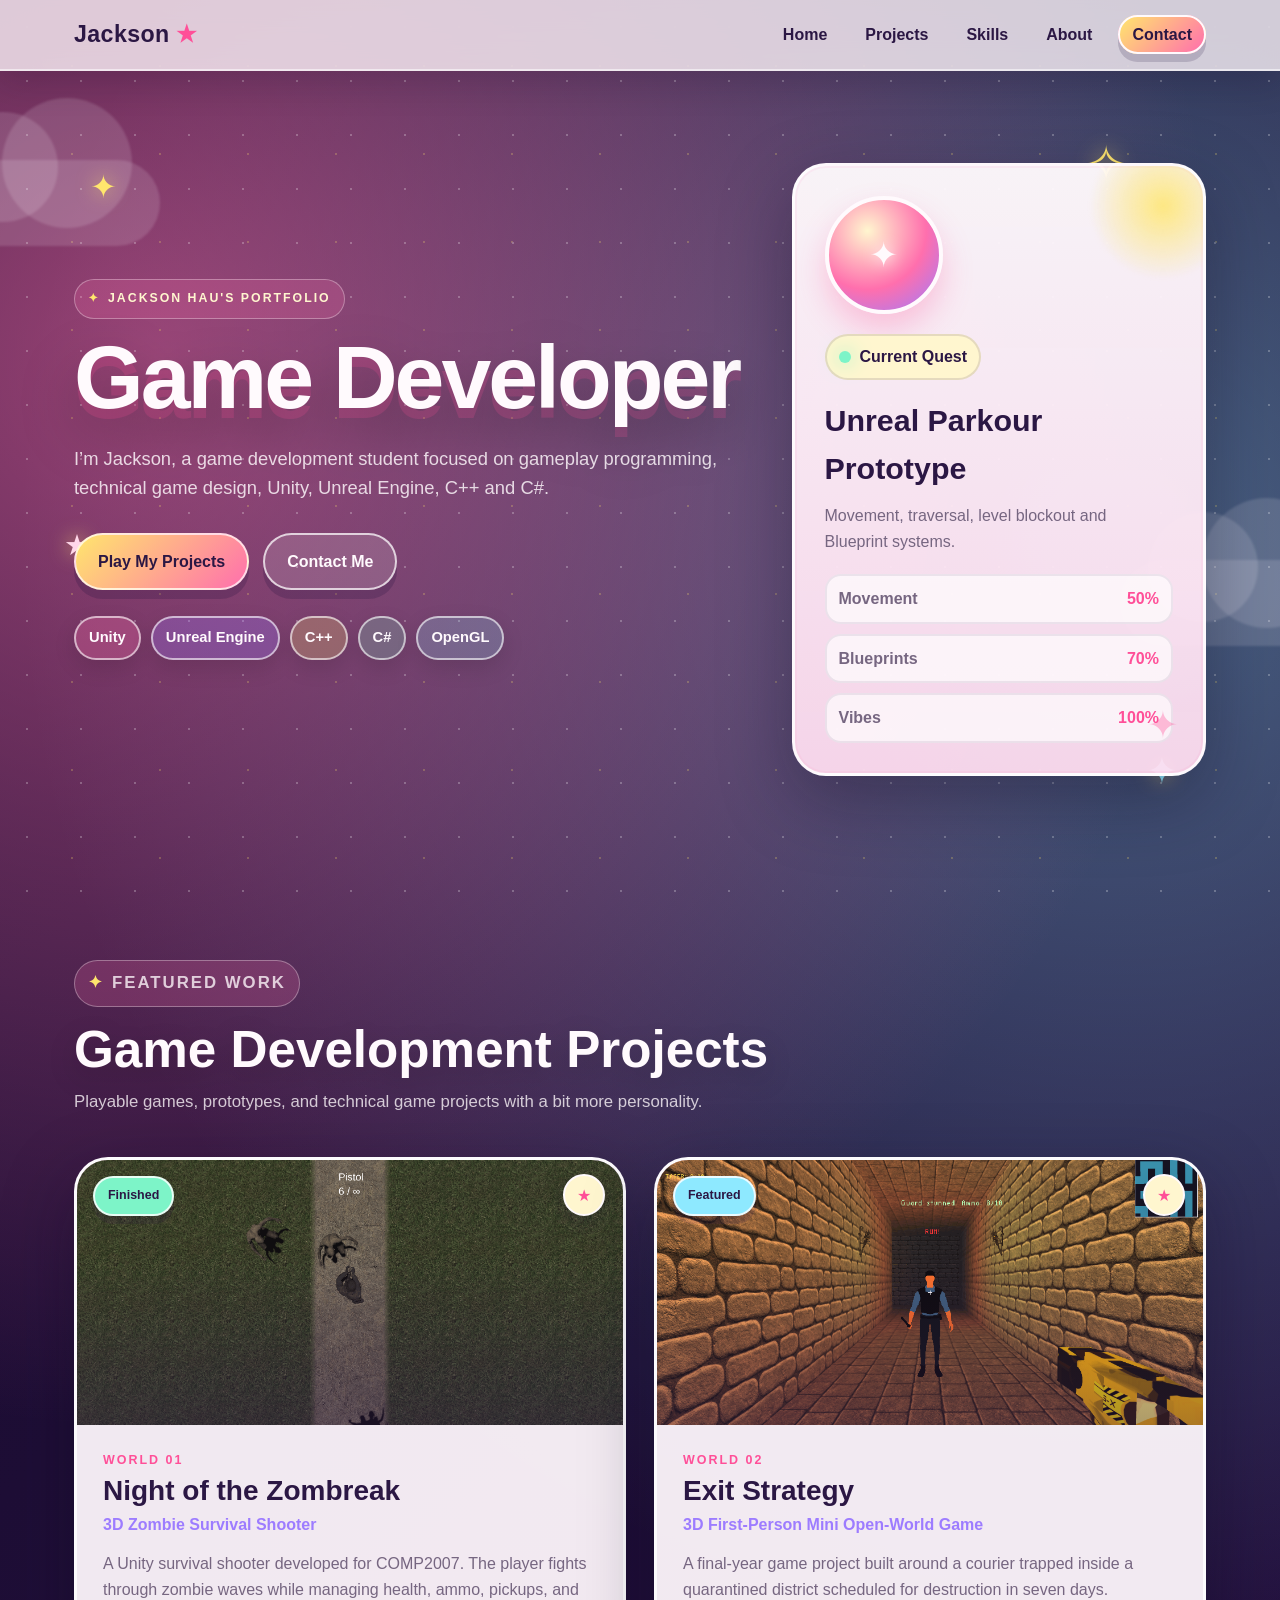
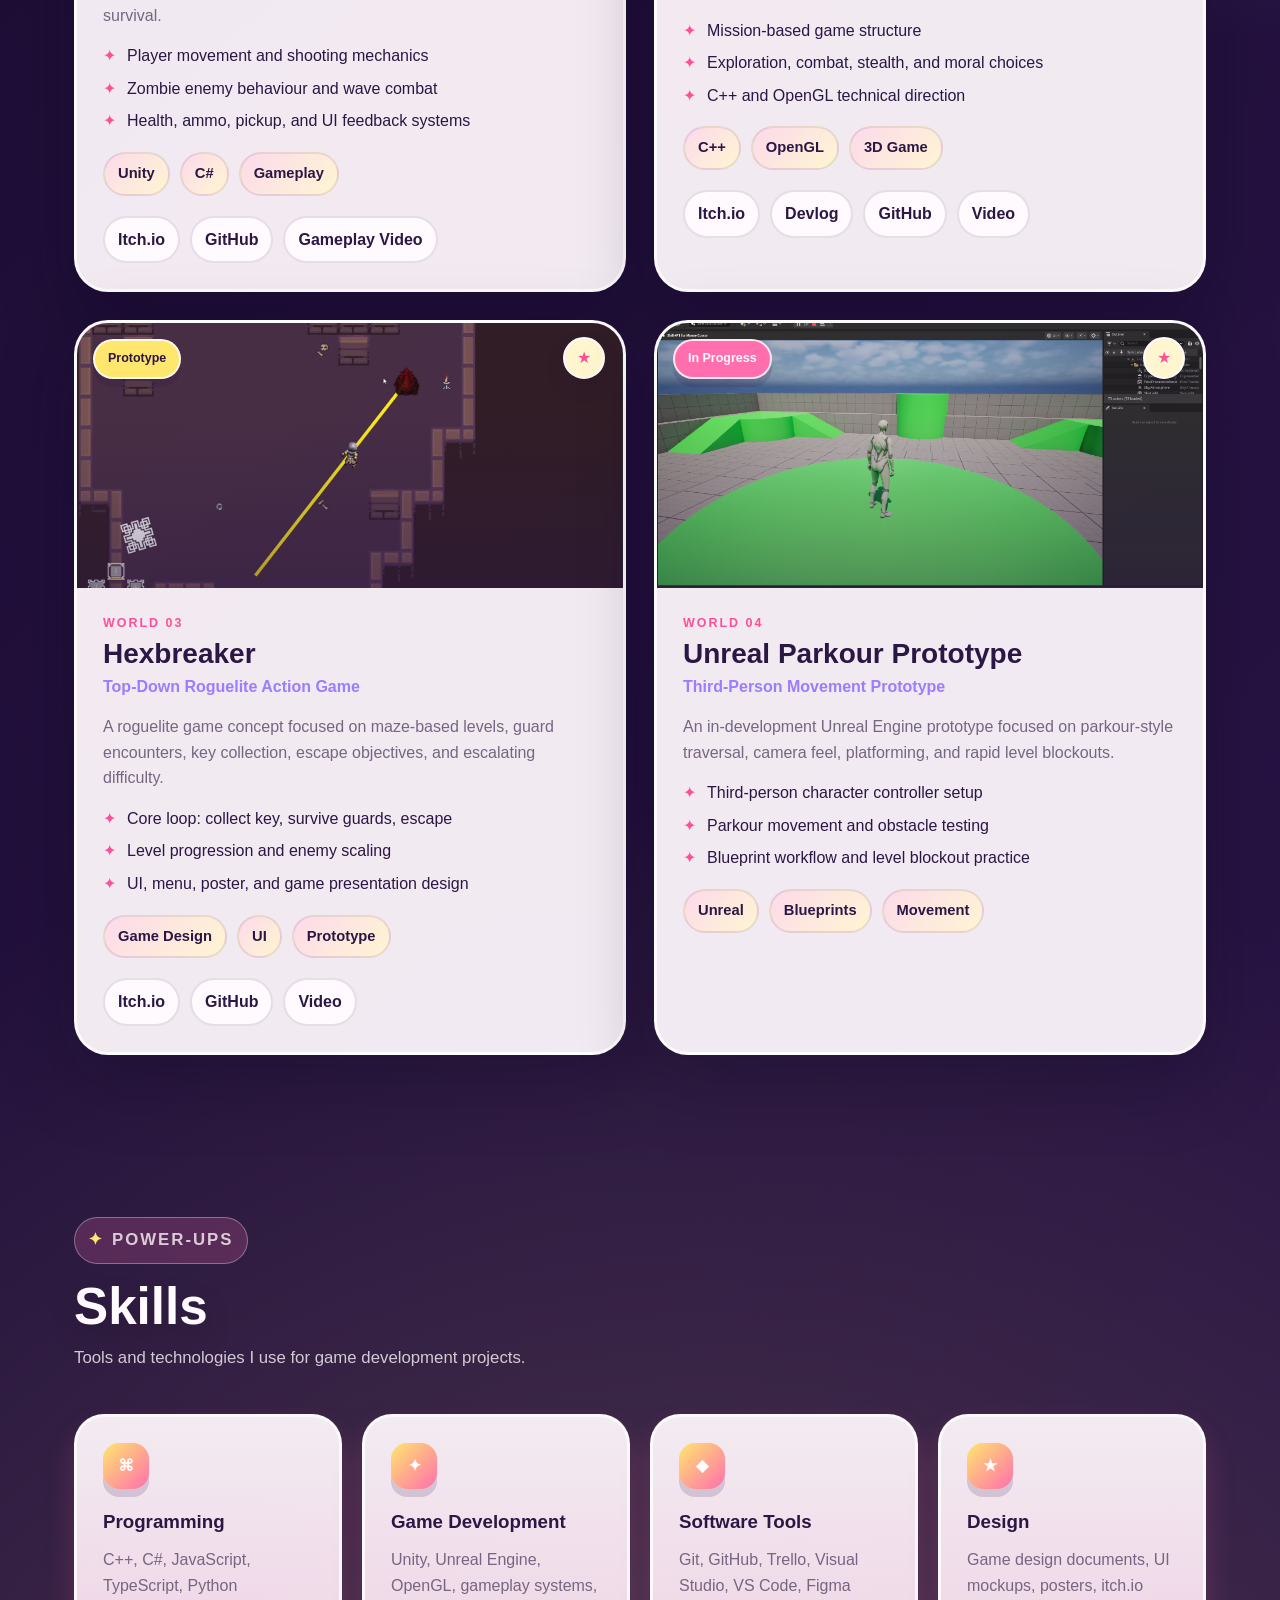
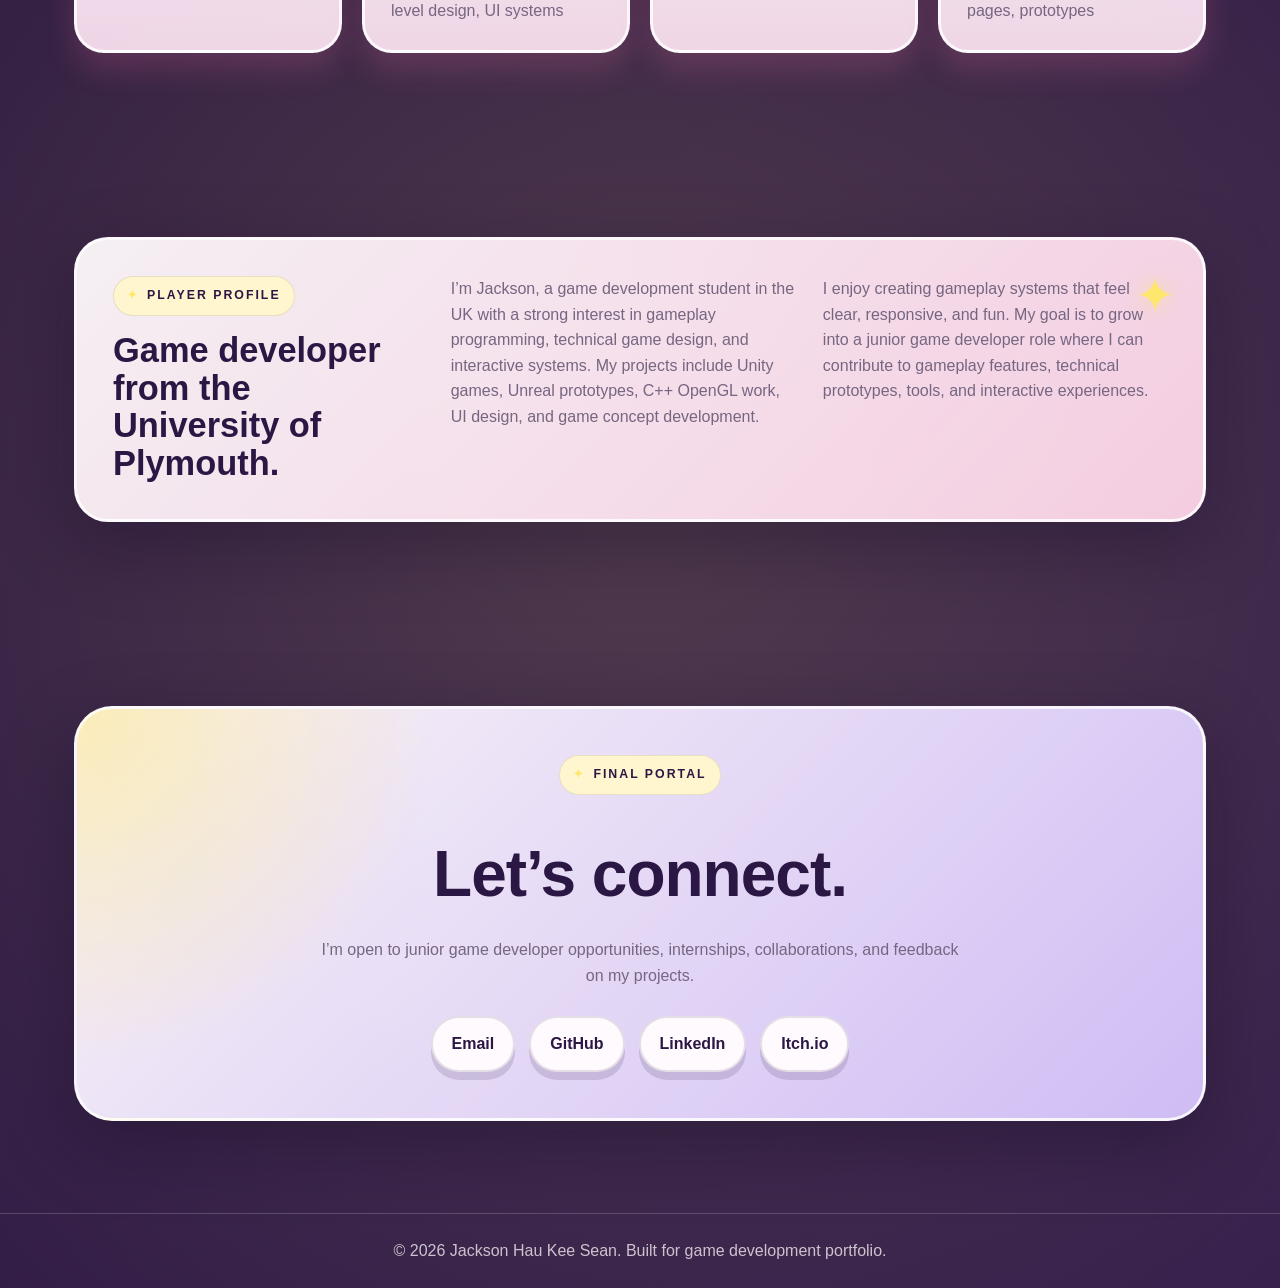
==== index.html @ d750b96d "Move portfolio files to project root Relocate portfolio directory contents into the repository root." ====
<!DOCTYPE html>
<html lang="en">
<head>
  <meta charset="UTF-8" />
  <meta name="viewport" content="width=device-width, initial-scale=1.0" />
  <title>Jackson Hau Kee Sean | Game Developer Portfolio</title>
  <link rel="stylesheet" href="style.css" />
</head>

<body>
  <div class="background-decor" aria-hidden="true">
    <span class="cloud cloud-one"></span>
    <span class="cloud cloud-two"></span>
    <span class="star star-one">✦</span>
    <span class="star star-two">✧</span>
    <span class="star star-three">★</span>
    <span class="star star-four">✦</span>
  </div>

  <header class="header">
    <nav class="nav">
      <a href="#home" class="logo">Jackson<span>★</span></a>

      <button class="menu-btn" id="menuBtn" aria-label="Toggle navigation">
        ☰
      </button>

      <ul class="nav-links" id="navLinks">
        <li><a href="#home">Home</a></li>
        <li><a href="#projects">Projects</a></li>
        <li><a href="#skills">Skills</a></li>
        <li><a href="#about">About</a></li>
        <li><a href="#contact" class="nav-cta">Contact</a></li>
      </ul>
    </nav>
  </header>

  <main>
    <!-- HERO -->
    <section id="home" class="hero section">
      <div class="hero-content reveal">
        <p class="eyebrow">Jackson Hau's Portfolio</p>
        <h1>Game Developer</h1>
        <p class="hero-text">
          I’m Jackson, a game development student focused on gameplay programming,
          technical game design, Unity, Unreal Engine, C++ and C#.
        </p>

        <div class="hero-buttons">
          <a href="#projects" class="btn primary-btn">Play My Projects</a>
          <a href="#contact" class="btn secondary-btn">Contact Me</a>
        </div>

        <div class="hero-tags">
          <span>Unity</span>
          <span>Unreal Engine</span>
          <span>C++</span>
          <span>C#</span>
          <span>OpenGL</span>
        </div>
      </div>

      <div class="hero-card reveal">
        <div class="dream-orb">
          <span class="orb-face">✦</span>
        </div>
        <div class="status-line">
          <span class="status-dot"></span>
          <span>Current Quest</span>
        </div>
        <h2>Unreal Parkour Prototype</h2>
        <p>Movement, traversal, level blockout and Blueprint systems.</p>
        <div class="mini-stats">
          <div>
            <span>Movement</span>
            <strong>50%</strong>
          </div>
          <div>
            <span>Blueprints</span>
            <strong>70%</strong>
          </div>
          <div>
            <span>Vibes</span>
            <strong>100%</strong>
          </div>
        </div>
      </div>
    </section>

    <!-- PROJECTS -->
    <section id="projects" class="section">
      <div class="section-heading reveal">
        <p class="eyebrow">Featured Work</p>
        <h2>Game Development Projects</h2>
        <p>
          Playable games, prototypes, and technical game projects with a bit more personality.
        </p>
      </div>

      <div class="projects-grid">
        <!-- PROJECT 1 -->
        <article class="project-card reveal">
          <div class="project-image">
            <img src="assets/night-zombreak.png" alt="Night of the Zombreak screenshot" />
            <span class="badge finished">Finished</span>
          </div>

          <div class="project-content">
            <p class="project-number">World 01</p>
            <h3>Night of the Zombreak</h3>
            <p class="project-type">3D Zombie Survival Shooter</p>

            <p>
              A Unity survival shooter developed for COMP2007. The player fights
              through zombie waves while managing health, ammo, pickups, and survival.
            </p>

            <ul>
              <li>Player movement and shooting mechanics</li>
              <li>Zombie enemy behaviour and wave combat</li>
              <li>Health, ammo, pickup, and UI feedback systems</li>
            </ul>

            <div class="tech-stack">
              <span>Unity</span>
              <span>C#</span>
              <span>Gameplay</span>
            </div>

            <div class="project-links">
              <a href="https://jacksstuffs.itch.io/night-of-the-zombreak" target="_blank">Itch.io</a>
              <a href="https://github.com/JacksonHau/COMP2007-Assessment-2" target="_blank">GitHub</a>
              <a href="https://www.youtube.com/watch?v=iKLEpVbjDRo" target="_blank">Gameplay Video</a>
            </div>
          </div>
        </article>

        <!-- PROJECT 2 -->
        <article class="project-card reveal">
          <div class="project-image">
            <img src="assets/exit-strategy.png" alt="Exit Strategy screenshot" />
            <span class="badge featured">Featured</span>
          </div>

          <div class="project-content">
            <p class="project-number">World 02</p>
            <h3>Exit Strategy</h3>
            <p class="project-type">3D First-Person Mini Open-World Game</p>

            <p>
              A final-year game project built around a courier trapped inside a
              quarantined district scheduled for destruction in seven days.
            </p>

            <ul>
              <li>Mission-based game structure</li>
              <li>Exploration, combat, stealth, and moral choices</li>
              <li>C++ and OpenGL technical direction</li>
            </ul>

            <div class="tech-stack">
              <span>C++</span>
              <span>OpenGL</span>
              <span>3D Game</span>
            </div>

            <div class="project-links">
                <a href="https://jacksstuffs.itch.io/exit-strategy" target="_blank">Itch.io</a>
                <a href="https://www.youtube.com/playlist?list=PLltnhxtRLDrI2imisRHv86qoV7T4agoK9" target="_blank">Devlog</a>
                <a href="https://github.com/JacksonHau/COMP3000" target="_blank">GitHub</a>
                <a href="https://youtu.be/eMf52zSyC3E" target="_blank">Video</a>
            </div>
          </div>
        </article>

        <!-- PROJECT 3 -->
        <article class="project-card reveal">
          <div class="project-image">
            <img src="assets/hexbreaker.png" alt="Hexbreaker screenshot" />
            <span class="badge concept">Prototype</span>
          </div>

          <div class="project-content">
            <p class="project-number">World 03</p>
            <h3>Hexbreaker</h3>
            <p class="project-type">Top-Down Roguelite Action Game</p>

            <p>
              A roguelite game concept focused on maze-based levels, guard encounters,
              key collection, escape objectives, and escalating difficulty.
            </p>

            <ul>
              <li>Core loop: collect key, survive guards, escape</li>
              <li>Level progression and enemy scaling</li>
              <li>UI, menu, poster, and game presentation design</li>
            </ul>

            <div class="tech-stack">
              <span>Game Design</span>
              <span>UI</span>
              <span>Prototype</span>
            </div>

            <div class="project-links">
              <a href="https://jacksstuffs.itch.io/hexbreaker" target="_blank">Itch.io</a>
              <a href="https://github.com/JacksonHau/COMP3013" target="_blank">GitHub</a>
              <a href="https://www.youtube.com/watch?v=h_OjVWQOjWg" target="_blank">Video</a>
            </div>
          </div>
        </article>

        <!-- PROJECT 4 -->
        <article class="project-card reveal">
          <div class="project-image">
            <img src="assets/parkour.png" alt="Unreal Parkour Prototype screenshot" />
            <span class="badge progress">In Progress</span>
          </div>

          <div class="project-content">
            <p class="project-number">World 04</p>
            <h3>Unreal Parkour Prototype</h3>
            <p class="project-type">Third-Person Movement Prototype</p>

            <p>
              An in-development Unreal Engine prototype focused on parkour-style
              traversal, camera feel, platforming, and rapid level blockouts.
            </p>

            <ul>
              <li>Third-person character controller setup</li>
              <li>Parkour movement and obstacle testing</li>
              <li>Blueprint workflow and level blockout practice</li>
            </ul>

            <div class="tech-stack">
              <span>Unreal</span>
              <span>Blueprints</span>
              <span>Movement</span>
            </div>

            <div class="project-links">
              <!-- <a href="#" target="_blank">GitHub</a>
              <a href="#" target="_blank">Devlog</a>
              <a href="#" target="_blank">Video</a> -->
            </div>
          </div>
        </article>
      </div>
    </section>

    <!-- SKILLS -->
    <section id="skills" class="section skills-section">
      <div class="section-heading reveal">
        <p class="eyebrow">Power-Ups</p>
        <h2>Skills</h2>
        <p>Tools and technologies I use for game development projects.</p>
      </div>

      <div class="skills-grid">
        <div class="skill-box reveal">
          <span class="skill-icon">⌘</span>
          <h3>Programming</h3>
          <p>C++, C#, JavaScript, TypeScript, Python</p>
        </div>

        <div class="skill-box reveal">
          <span class="skill-icon">✦</span>
          <h3>Game Development</h3>
          <p>Unity, Unreal Engine, OpenGL, gameplay systems, level design, UI systems</p>
        </div>

        <div class="skill-box reveal">
          <span class="skill-icon">◆</span>
          <h3>Software Tools</h3>
          <p>Git, GitHub, Trello, Visual Studio, VS Code, Figma</p>
        </div>

        <div class="skill-box reveal">
          <span class="skill-icon">★</span>
          <h3>Design</h3>
          <p>Game design documents, UI mockups, posters, itch.io pages, prototypes</p>
        </div>
      </div>
    </section>

    <!-- ABOUT -->
    <section id="about" class="section about-section">
      <div class="about-wrapper reveal">
        <div>
          <p class="eyebrow">Player Profile</p>
          <h2>Game developer from the University of Plymouth.</h2>
        </div>

        <p>
          I’m Jackson, a game development student in the UK with a strong interest
          in gameplay programming, technical game design, and interactive systems.
          My projects include Unity games, Unreal prototypes, C++ OpenGL work, UI design,
          and game concept development.
        </p>

        <p>
          I enjoy creating gameplay systems that feel clear, responsive, and fun.
          My goal is to grow into a junior game developer role where I can contribute
          to gameplay features, technical prototypes, tools, and interactive experiences.
        </p>
      </div>
    </section>

    <!-- CONTACT -->
    <section id="contact" class="section contact-section">
      <div class="contact-card reveal">
        <p class="eyebrow">Final Portal</p>
        <h2>Let’s connect.</h2>
        <p>
          I’m open to junior game developer opportunities, internships, collaborations,
          and feedback on my projects.
        </p>

        <div class="contact-links">
          <a href="mailto:jacksonhau691@gmail.com">Email</a>
          <a href="https://github.com/JacksonHau" target="_blank">GitHub</a>
          <a href="https://www.linkedin.com/in/jackson-hau-kee-sean-a536a9265/" target="_blank">LinkedIn</a>
          <a href="https://jacksstuffs.itch.io" target="_blank">Itch.io</a>
        </div>
      </div>
    </section>
  </main>

  <footer class="footer">
    <p>© 2026 Jackson Hau Kee Sean. Built for game development portfolio.</p>
  </footer>

  <script src="script.js"></script>
</body>
</html>
---- style.css ----
:root {
  --night: #180b2d;
  --night-two: #24113f;
  --dream-card: rgba(255, 248, 253, 0.94);
  --dream-card-two: rgba(255, 229, 244, 0.92);
  --ink: #2b1744;
  --muted: #766681;
  --pink: #ff6fad;
  --hot-pink: #ff4f98;
  --soft-pink: #ffd7ea;
  --cream: #fff6cf;
  --yellow: #ffe66d;
  --mint: #7df4c8;
  --sky: #8ee9ff;
  --purple: #9d7cff;
  --lavender: #d8c6ff;
  --white: #fffafd;
  --border: rgba(255, 255, 255, 0.34);
  --dark-border: rgba(43, 23, 68, 0.12);
  --shadow: 0 24px 70px rgba(18, 8, 34, 0.35);
  --soft-shadow: 0 16px 30px rgba(255, 111, 173, 0.18);
}

* {
  margin: 0;
  padding: 0;
  box-sizing: border-box;
}

html {
  scroll-behavior: smooth;
}

body {
  min-height: 100vh;
  font-family: "Trebuchet MS", "Arial Rounded MT Bold", Arial, Helvetica, sans-serif;
  background:
    radial-gradient(circle at 12% 8%, rgba(255, 111, 173, 0.55), transparent 25%),
    radial-gradient(circle at 88% 12%, rgba(142, 233, 255, 0.38), transparent 27%),
    radial-gradient(circle at 50% 82%, rgba(255, 230, 109, 0.18), transparent 35%),
    linear-gradient(135deg, var(--night), var(--night-two) 52%, #30194c);
  color: var(--white);
  line-height: 1.6;
  overflow-x: hidden;
}

body::before {
  content: "";
  position: fixed;
  inset: 0;
  pointer-events: none;
  opacity: 0.28;
  background-image:
    radial-gradient(circle, rgba(255, 255, 255, 0.9) 1.2px, transparent 1.4px),
    radial-gradient(circle, rgba(255, 230, 109, 0.85) 1px, transparent 1.3px);
  background-size: 54px 54px, 88px 88px;
  background-position: 0 0, 28px 22px;
}

img {
  width: 100%;
  display: block;
}

a {
  color: inherit;
  text-decoration: none;
}

ul {
  list-style: none;
}

.background-decor {
  position: fixed;
  inset: 0;
  pointer-events: none;
  z-index: 0;
  overflow: hidden;
}

.cloud {
  position: absolute;
  width: 240px;
  height: 86px;
  border-radius: 999px;
  background: rgba(255, 248, 253, 0.14);
  filter: blur(1px);
  animation: floatCloud 14s ease-in-out infinite;
}

.cloud::before,
.cloud::after {
  content: "";
  position: absolute;
  border-radius: 50%;
  background: inherit;
}

.cloud::before {
  width: 110px;
  height: 110px;
  left: 28px;
  top: -48px;
}

.cloud::after {
  width: 130px;
  height: 130px;
  right: 28px;
  top: -62px;
}

.cloud-one {
  top: 160px;
  left: -80px;
}

.cloud-two {
  right: -80px;
  top: 560px;
  animation-delay: -6s;
}

.star {
  position: absolute;
  color: var(--yellow);
  text-shadow: 0 0 20px rgba(255, 230, 109, 0.8);
  animation: twinkle 3s ease-in-out infinite;
}

.star-one {
  top: 18%;
  left: 7%;
  font-size: 2rem;
}

.star-two {
  top: 14%;
  right: 12%;
  font-size: 3rem;
  animation-delay: -1s;
}

.star-three {
  top: 58%;
  left: 5%;
  font-size: 1.8rem;
  color: var(--soft-pink);
  animation-delay: -2s;
}

.star-four {
  bottom: 11%;
  right: 8%;
  font-size: 2.4rem;
  color: var(--sky);
  animation-delay: -1.5s;
}

.header,
main,
.footer {
  position: relative;
  z-index: 1;
}

/* HEADER */

.header {
  position: sticky;
  top: 0;
  z-index: 100;
  background: rgba(255, 246, 252, 0.78);
  backdrop-filter: blur(18px);
  border-bottom: 2px solid rgba(255, 255, 255, 0.55);
  box-shadow: 0 12px 35px rgba(18, 8, 34, 0.16);
}

.nav {
  max-width: 1180px;
  margin: 0 auto;
  padding: 16px 24px;
  display: flex;
  justify-content: space-between;
  align-items: center;
}

.logo {
  font-size: 1.45rem;
  font-weight: 900;
  letter-spacing: 0.4px;
  color: var(--ink);
  display: inline-flex;
  align-items: center;
  gap: 6px;
}

.logo span {
  color: var(--hot-pink);
  display: inline-block;
  animation: spinStar 6s linear infinite;
}

.nav-links {
  display: flex;
  align-items: center;
  gap: 14px;
  list-style: none;
}

.nav-links a {
  color: var(--ink);
  font-weight: 900;
  padding: 9px 12px;
  border-radius: 999px;
  transition: 0.25s ease;
}

.nav-links a:hover {
  background: var(--soft-pink);
  color: var(--hot-pink);
  transform: translateY(-2px);
}

.nav-cta {
  background: linear-gradient(135deg, var(--yellow), var(--pink));
  color: var(--ink) !important;
  border: 2px solid var(--white);
  box-shadow: 0 8px 0 rgba(43, 23, 68, 0.18);
}

.menu-btn {
  display: none;
  background: var(--white);
  color: var(--ink);
  border: 2px solid rgba(43, 23, 68, 0.14);
  border-radius: 16px;
  width: 46px;
  height: 44px;
  font-size: 1.55rem;
  cursor: pointer;
  box-shadow: 0 8px 0 rgba(43, 23, 68, 0.12);
}

/* GENERAL */

.section {
  max-width: 1180px;
  margin: 0 auto;
  padding: 92px 24px;
}

.eyebrow {
  display: inline-flex;
  align-items: center;
  gap: 8px;
  color: var(--cream);
  background: rgba(255, 111, 173, 0.2);
  border: 1px solid rgba(255, 255, 255, 0.32);
  text-transform: uppercase;
  letter-spacing: 2px;
  font-size: 0.77rem;
  font-weight: 900;
  margin-bottom: 16px;
  padding: 9px 13px;
  border-radius: 999px;
}

.eyebrow::before {
  content: "✦";
  color: var(--yellow);
}

.section-heading {
  max-width: 760px;
  margin-bottom: 42px;
}

.section-heading h2 {
  font-size: clamp(2.2rem, 4vw, 3.35rem);
  line-height: 1.05;
  margin-bottom: 12px;
  color: var(--white);
  text-shadow: 0 10px 30px rgba(0, 0, 0, 0.2);
}

.section-heading p {
  color: rgba(255, 250, 253, 0.78);
  font-size: 1.05rem;
}

/* HERO */

.hero {
  min-height: 88vh;
  display: grid;
  grid-template-columns: 1.3fr 0.8fr;
  gap: 44px;
  align-items: center;
}

.hero h1 {
  font-size: clamp(3rem, 7vw, 6.4rem);
  line-height: 0.95;
  max-width: 900px;
  margin-bottom: 24px;
  letter-spacing: -3px;
  color: var(--white);
  text-shadow: 0 10px 0 rgba(255, 79, 152, 0.18), 0 24px 55px rgba(0, 0, 0, 0.35);
}

.hero-text {
  max-width: 700px;
  color: rgba(255, 250, 253, 0.82);
  font-size: 1.15rem;
  margin-bottom: 30px;
}

.hero-buttons {
  display: flex;
  flex-wrap: wrap;
  gap: 14px;
  margin-bottom: 26px;
}

.btn {
  position: relative;
  padding: 14px 22px;
  border-radius: 999px;
  font-weight: 900;
  transition: 0.25s ease;
  border: 2px solid rgba(255, 255, 255, 0.72);
  box-shadow: 0 9px 0 rgba(43, 23, 68, 0.24);
}

.primary-btn {
  background: linear-gradient(135deg, var(--yellow), var(--pink));
  color: var(--ink);
}

.secondary-btn {
  background: rgba(255, 250, 253, 0.14);
  color: var(--white);
}

.btn:hover {
  transform: translateY(-4px);
  box-shadow: 0 13px 0 rgba(43, 23, 68, 0.2);
}

.btn:active {
  transform: translateY(3px);
  box-shadow: 0 4px 0 rgba(43, 23, 68, 0.26);
}

.hero-tags,
.tech-stack {
  display: flex;
  flex-wrap: wrap;
  gap: 10px;
}

.hero-tags span,
.tech-stack span {
  border: 2px solid rgba(255, 255, 255, 0.6);
  background: rgba(255, 250, 253, 0.16);
  color: var(--white);
  padding: 8px 13px;
  border-radius: 999px;
  font-size: 0.92rem;
  font-weight: 900;
  box-shadow: 0 8px 22px rgba(0, 0, 0, 0.12);
}

.hero-tags span:nth-child(1) { background: rgba(255, 111, 173, 0.28); }
.hero-tags span:nth-child(2) { background: rgba(157, 124, 255, 0.28); }
.hero-tags span:nth-child(3) { background: rgba(255, 230, 109, 0.22); }
.hero-tags span:nth-child(4) { background: rgba(125, 244, 200, 0.2); }
.hero-tags span:nth-child(5) { background: rgba(142, 233, 255, 0.2); }

.hero-card {
  background: linear-gradient(180deg, rgba(255, 250, 253, 0.96), rgba(255, 221, 240, 0.94));
  border: 3px solid rgba(255, 255, 255, 0.82);
  border-radius: 34px;
  padding: 30px;
  box-shadow: var(--shadow), inset 0 0 0 2px rgba(255, 111, 173, 0.08);
  position: relative;
  overflow: hidden;
  color: var(--ink);
  transform: rotate(1.2deg);
}

.hero-card::before {
  content: "";
  position: absolute;
  inset: -40px -40px auto auto;
  width: 160px;
  height: 160px;
  background: radial-gradient(circle, rgba(255, 230, 109, 0.85), transparent 65%);
  filter: blur(2px);
}

.hero-card::after {
  content: "✦";
  position: absolute;
  right: 24px;
  bottom: 18px;
  color: var(--hot-pink);
  font-size: 2.4rem;
  opacity: 0.35;
}

.dream-orb {
  width: 118px;
  height: 118px;
  border-radius: 50%;
  background: radial-gradient(circle at 35% 28%, var(--cream), var(--pink) 55%, var(--purple));
  border: 4px solid var(--white);
  display: grid;
  place-items: center;
  box-shadow: 0 16px 30px rgba(255, 79, 152, 0.28);
  margin-bottom: 20px;
  animation: floatOrb 4s ease-in-out infinite;
}

.orb-face {
  font-size: 2.2rem;
  color: var(--white);
  text-shadow: 0 0 16px rgba(255, 255, 255, 0.95);
}

.status-line {
  display: inline-flex;
  align-items: center;
  gap: 9px;
  background: var(--cream);
  border: 2px solid rgba(43, 23, 68, 0.12);
  padding: 8px 12px;
  border-radius: 999px;
  color: var(--ink);
  font-weight: 900;
  margin-bottom: 16px;
}

.status-dot {
  width: 12px;
  height: 12px;
  background: var(--mint);
  border-radius: 50%;
  box-shadow: 0 0 20px var(--mint);
}

.hero-card h2 {
  margin-bottom: 10px;
  font-size: 1.9rem;
}

.hero-card p {
  color: var(--muted);
  margin-bottom: 20px;
}

.mini-stats {
  display: grid;
  gap: 10px;
}

.mini-stats div {
  display: flex;
  justify-content: space-between;
  gap: 12px;
  background: rgba(255, 255, 255, 0.68);
  border: 2px solid rgba(43, 23, 68, 0.08);
  padding: 10px 12px;
  border-radius: 16px;
  font-weight: 900;
}

.mini-stats span {
  color: var(--muted);
}

.mini-stats strong {
  color: var(--hot-pink);
}

/* PROJECTS */

.projects-grid {
  display: grid;
  grid-template-columns: repeat(2, 1fr);
  gap: 28px;
}

.project-card {
  background: var(--dream-card);
  border: 3px solid rgba(255, 255, 255, 0.82);
  border-radius: 34px;
  overflow: hidden;
  box-shadow: var(--shadow);
  transition: 0.25s ease;
  color: var(--ink);
  position: relative;
}

.project-card:nth-child(even) {
  transform: rotate(0.7deg);
}

.project-card:nth-child(odd) {
  transform: rotate(-0.5deg);
}

.project-card:hover {
  transform: translateY(-10px) rotate(0deg);
  box-shadow: 0 32px 80px rgba(18, 8, 34, 0.42);
}

.project-card::before {
  content: "★";
  position: absolute;
  top: 14px;
  right: 18px;
  z-index: 2;
  width: 38px;
  height: 38px;
  border-radius: 50%;
  display: grid;
  place-items: center;
  background: var(--cream);
  color: var(--hot-pink);
  border: 2px solid var(--white);
  box-shadow: 0 9px 18px rgba(43, 23, 68, 0.15);
}

.project-image {
  height: 265px;
  background: linear-gradient(135deg, var(--soft-pink), var(--lavender));
  position: relative;
  overflow: hidden;
}

.project-image::after {
  content: "";
  position: absolute;
  inset: 0;
  background: linear-gradient(180deg, transparent 35%, rgba(43, 23, 68, 0.38));
}

.project-image img {
  height: 100%;
  object-fit: cover;
  opacity: 0.94;
  transition: 0.3s ease;
}

.project-card:hover img {
  transform: scale(1.07);
}

.badge {
  position: absolute;
  top: 16px;
  left: 16px;
  z-index: 2;
  padding: 8px 13px;
  border-radius: 999px;
  font-size: 0.78rem;
  font-weight: 900;
  color: var(--ink);
  border: 2px solid rgba(255, 255, 255, 0.82);
  box-shadow: 0 8px 0 rgba(43, 23, 68, 0.16);
}

.finished { background: var(--mint); }
.featured { background: var(--sky); }
.concept { background: var(--yellow); }
.progress { background: var(--pink); color: var(--white); }

.project-content {
  padding: 26px;
}

.project-number {
  color: var(--hot-pink) !important;
  font-size: 0.78rem;
  letter-spacing: 2px;
  text-transform: uppercase;
  font-weight: 900;
  margin-bottom: 5px !important;
}

.project-content h3 {
  font-size: 1.75rem;
  line-height: 1.05;
  margin-bottom: 6px;
}

.project-type {
  color: var(--purple) !important;
  font-weight: 900;
  margin-bottom: 14px !important;
}

.project-content p {
  color: var(--muted);
  margin-bottom: 15px;
}

.project-content ul {
  margin-bottom: 18px;
  color: var(--ink);
}

.project-content li {
  margin-bottom: 7px;
  position: relative;
  padding-left: 24px;
}

.project-content li::before {
  content: "✦";
  position: absolute;
  left: 0;
  top: 0;
  color: var(--hot-pink);
}

.project-content .tech-stack span {
  background: linear-gradient(135deg, rgba(255, 215, 234, 0.85), rgba(255, 246, 207, 0.9));
  border-color: rgba(43, 23, 68, 0.1);
  color: var(--ink);
  box-shadow: none;
}

.project-links {
  display: flex;
  flex-wrap: wrap;
  gap: 10px;
  margin-top: 20px;
}

.project-links a {
  color: var(--ink);
  background: var(--white);
  font-weight: 900;
  border: 2px solid rgba(43, 23, 68, 0.12);
  border-radius: 999px;
  padding: 9px 13px;
  transition: 0.25s ease;
}

.project-links a:hover {
  background: var(--hot-pink);
  color: var(--white);
  transform: translateY(-3px);
}

/* SKILLS */

.skills-section {
  padding-top: 70px;
}

.skills-grid {
  display: grid;
  grid-template-columns: repeat(4, 1fr);
  gap: 20px;
}

.skill-box {
  background: linear-gradient(180deg, var(--dream-card), var(--dream-card-two));
  border: 3px solid rgba(255, 255, 255, 0.82);
  padding: 26px;
  border-radius: 30px;
  color: var(--ink);
  box-shadow: var(--soft-shadow);
  transition: 0.25s ease;
}

.skill-box:hover {
  transform: translateY(-7px);
}

.skill-icon {
  width: 46px;
  height: 46px;
  display: grid;
  place-items: center;
  border-radius: 16px;
  background: linear-gradient(135deg, var(--yellow), var(--pink));
  color: var(--white);
  font-weight: 900;
  margin-bottom: 18px;
  box-shadow: 0 8px 0 rgba(43, 23, 68, 0.16);
}

.skill-box h3 {
  margin-bottom: 10px;
  color: var(--ink);
}

.skill-box p {
  color: var(--muted);
}

/* ABOUT */

.about-wrapper {
  display: grid;
  grid-template-columns: 0.9fr 1fr 1fr;
  gap: 28px;
  background: linear-gradient(135deg, rgba(255, 250, 253, 0.95), rgba(255, 215, 234, 0.94));
  border: 3px solid rgba(255, 255, 255, 0.82);
  border-radius: 34px;
  padding: 36px;
  box-shadow: var(--shadow);
  color: var(--ink);
  position: relative;
  overflow: hidden;
}

.about-wrapper::after {
  content: "✦";
  position: absolute;
  right: 28px;
  top: 18px;
  font-size: 3rem;
  color: var(--yellow);
  text-shadow: 0 0 20px rgba(255, 230, 109, 0.7);
}

.about-wrapper .eyebrow {
  color: var(--ink);
  background: var(--cream);
  border-color: rgba(43, 23, 68, 0.1);
}

.about-wrapper h2 {
  font-size: 2.15rem;
  line-height: 1.1;
}

.about-wrapper p {
  color: var(--muted);
}

/* CONTACT */

.contact-card {
  background:
    radial-gradient(circle at top left, rgba(255, 230, 109, 0.45), transparent 30%),
    linear-gradient(135deg, rgba(255, 250, 253, 0.97), rgba(216, 198, 255, 0.94));
  border: 3px solid rgba(255, 255, 255, 0.82);
  border-radius: 38px;
  padding: 46px;
  text-align: center;
  box-shadow: var(--shadow);
  color: var(--ink);
}

.contact-card .eyebrow {
  color: var(--ink);
  background: var(--cream);
  border-color: rgba(43, 23, 68, 0.1);
}

.contact-card h2 {
  font-size: clamp(2.4rem, 5vw, 4rem);
  margin-bottom: 12px;
  letter-spacing: -1px;
}

.contact-card p {
  max-width: 650px;
  margin: 0 auto 28px;
  color: var(--muted);
}

.contact-links {
  display: flex;
  justify-content: center;
  flex-wrap: wrap;
  gap: 14px;
}

.contact-links a {
  padding: 13px 19px;
  border-radius: 999px;
  background: var(--white);
  border: 2px solid rgba(43, 23, 68, 0.12);
  font-weight: 900;
  transition: 0.25s ease;
  box-shadow: 0 8px 0 rgba(43, 23, 68, 0.14);
}

.contact-links a:hover {
  background: linear-gradient(135deg, var(--yellow), var(--pink));
  color: var(--ink);
  transform: translateY(-4px);
}

/* FOOTER */

.footer {
  border-top: 1px solid rgba(255, 255, 255, 0.18);
  text-align: center;
  padding: 24px;
  color: rgba(255, 250, 253, 0.74);
}

/* SCROLL REVEAL */

.reveal {
  opacity: 0;
  transform: translateY(22px) scale(0.98);
  transition: 0.7s ease;
}

.reveal.active {
  opacity: 1;
  transform: translateY(0) scale(1);
}

.cursor-sparkle {
  position: fixed;
  pointer-events: none;
  z-index: 999;
  color: var(--yellow);
  font-size: 18px;
  animation: sparklePop 700ms ease forwards;
  text-shadow: 0 0 16px rgba(255, 230, 109, 0.9);
}

/* ANIMATIONS */

@keyframes floatCloud {
  0%, 100% { transform: translateY(0); }
  50% { transform: translateY(-22px); }
}

@keyframes twinkle {
  0%, 100% { transform: scale(1) rotate(0deg); opacity: 0.72; }
  50% { transform: scale(1.25) rotate(8deg); opacity: 1; }
}

@keyframes spinStar {
  to { transform: rotate(360deg); }
}

@keyframes floatOrb {
  0%, 100% { transform: translateY(0); }
  50% { transform: translateY(-9px); }
}

@keyframes sparklePop {
  0% { transform: translate(-50%, -50%) scale(0.7) rotate(0deg); opacity: 1; }
  100% { transform: translate(-50%, -130%) scale(1.25) rotate(120deg); opacity: 0; }
}

/* RESPONSIVE */

@media (max-width: 950px) {
  .hero {
    grid-template-columns: 1fr;
  }

  .projects-grid,
  .skills-grid,
  .about-wrapper {
    grid-template-columns: 1fr;
  }

  .hero-card {
    max-width: 560px;
    transform: rotate(0deg);
  }

  .project-card:nth-child(even),
  .project-card:nth-child(odd) {
    transform: rotate(0deg);
  }
}

@media (max-width: 760px) {
  .menu-btn {
    display: grid;
    place-items: center;
  }

  .nav-links {
    position: absolute;
    top: 76px;
    right: 18px;
    width: calc(100% - 36px);
    background: rgba(255, 246, 252, 0.96);
    border: 3px solid rgba(255, 255, 255, 0.86);
    border-radius: 26px;
    padding: 20px;
    flex-direction: column;
    align-items: flex-start;
    display: none;
    box-shadow: var(--shadow);
  }

  .nav-links.show {
    display: flex;
  }

  .section {
    padding: 72px 18px;
  }

  .hero h1 {
    letter-spacing: -1.5px;
  }

  .project-image {
    height: 220px;
  }

  .contact-card,
  .about-wrapper {
    padding: 30px 20px;
  }
}
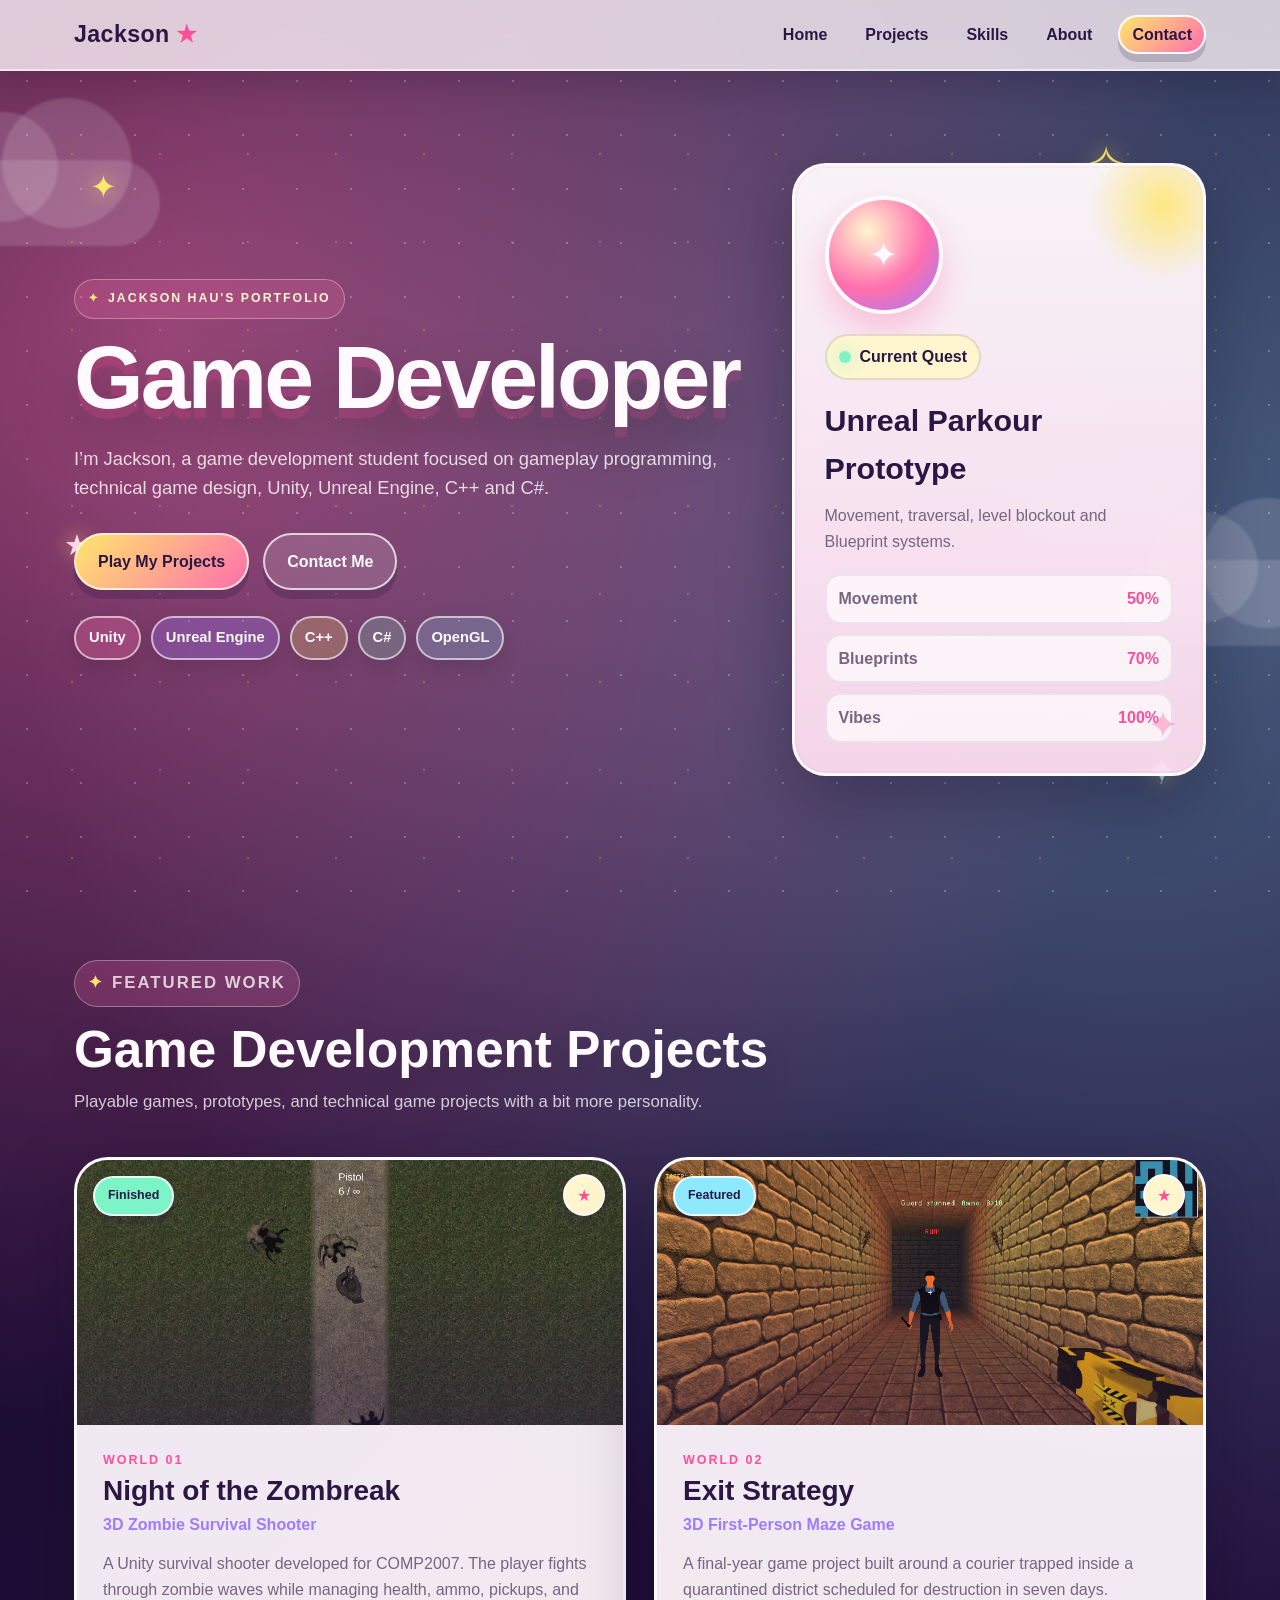
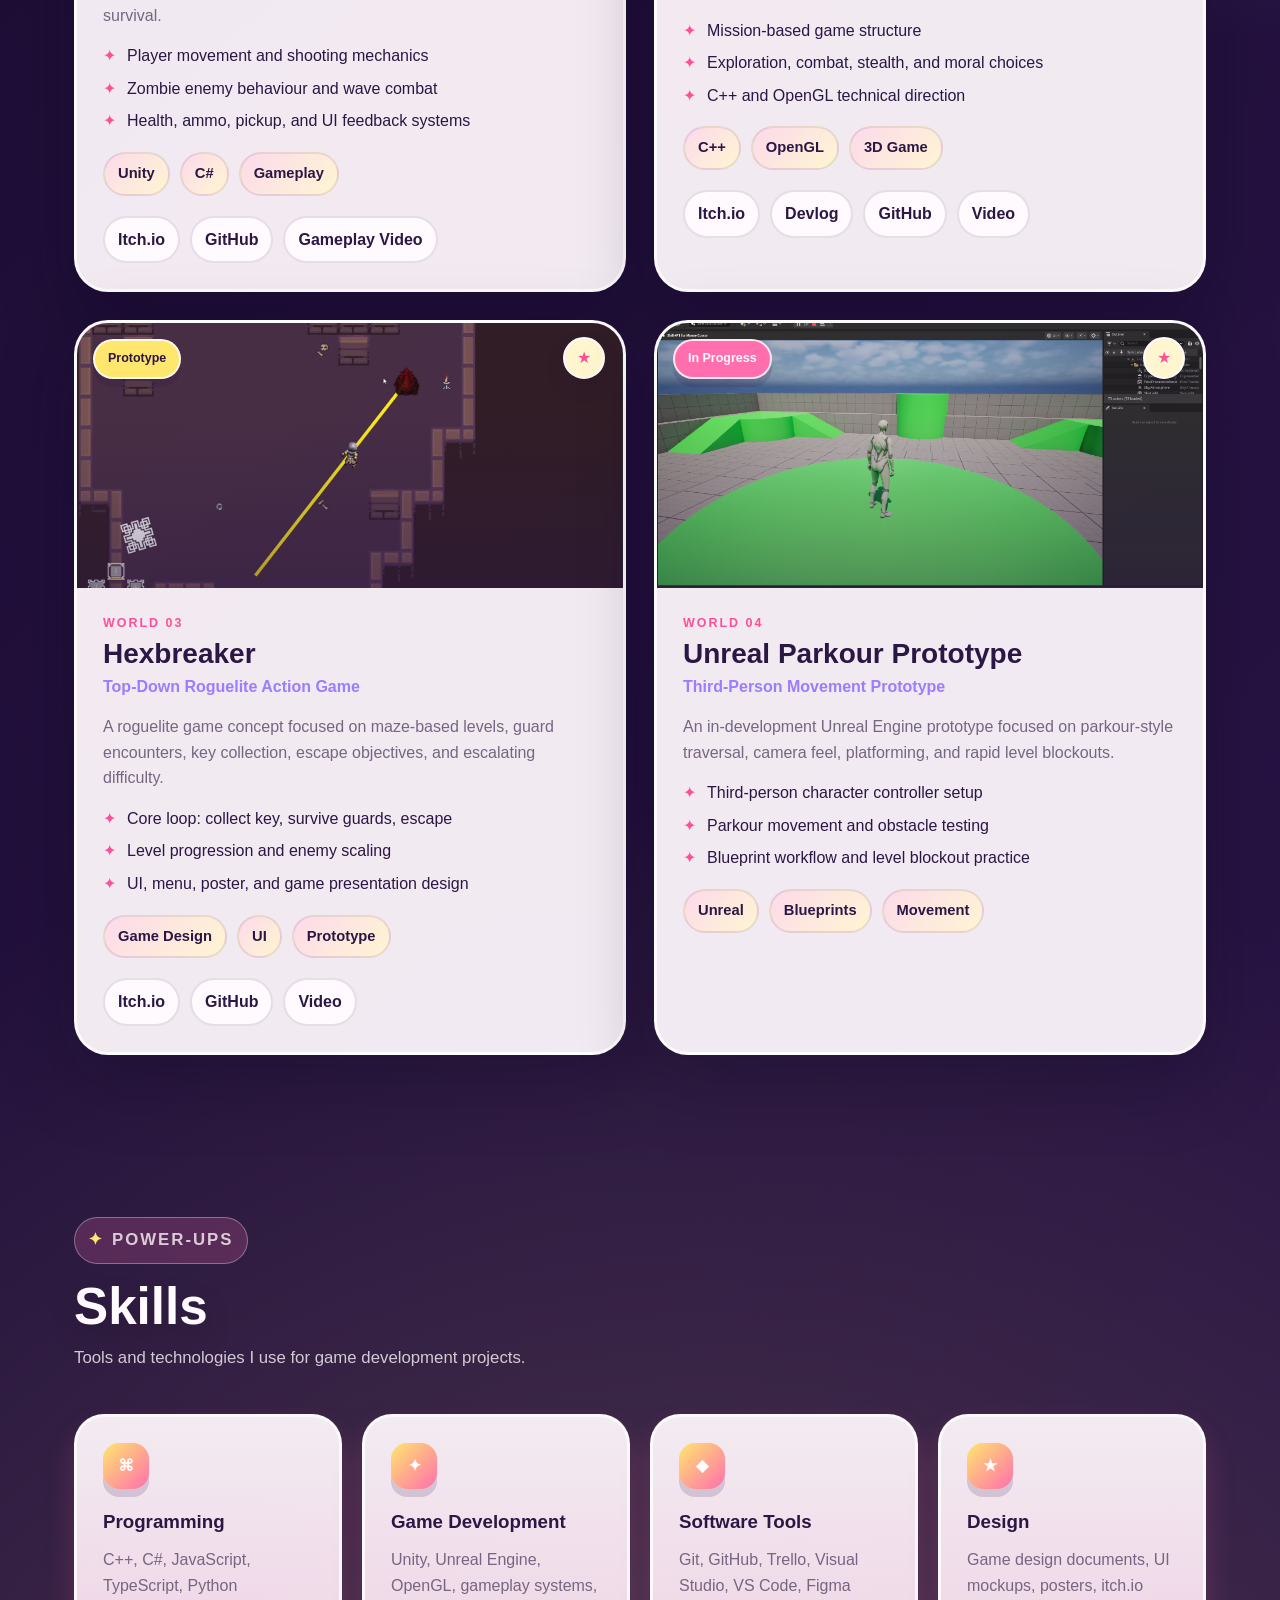
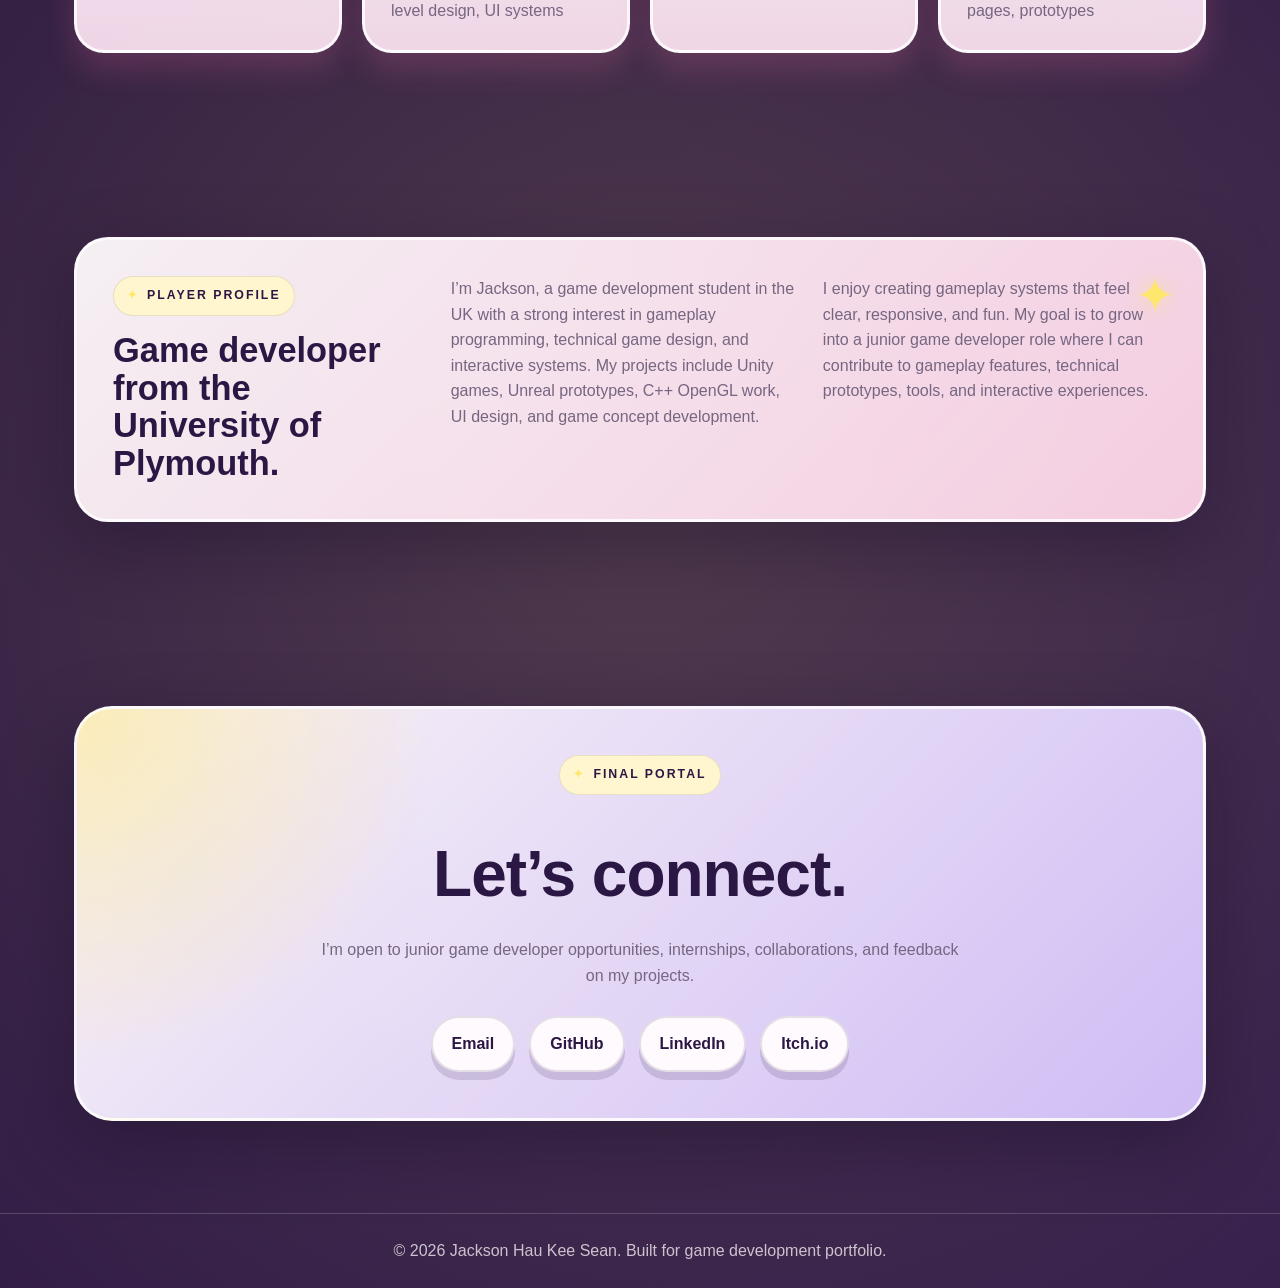
==== commit 6842fa44: "mini change" ====
--- a/index.html
+++ b/index.html
@@ -145,7 +145,7 @@
           <div class="project-content">
             <p class="project-number">World 02</p>
             <h3>Exit Strategy</h3>
-            <p class="project-type">3D First-Person Mini Open-World Game</p>
+            <p class="project-type">3D First-Person Maze Game</p>
 
             <p>
               A final-year game project built around a courier trapped inside a
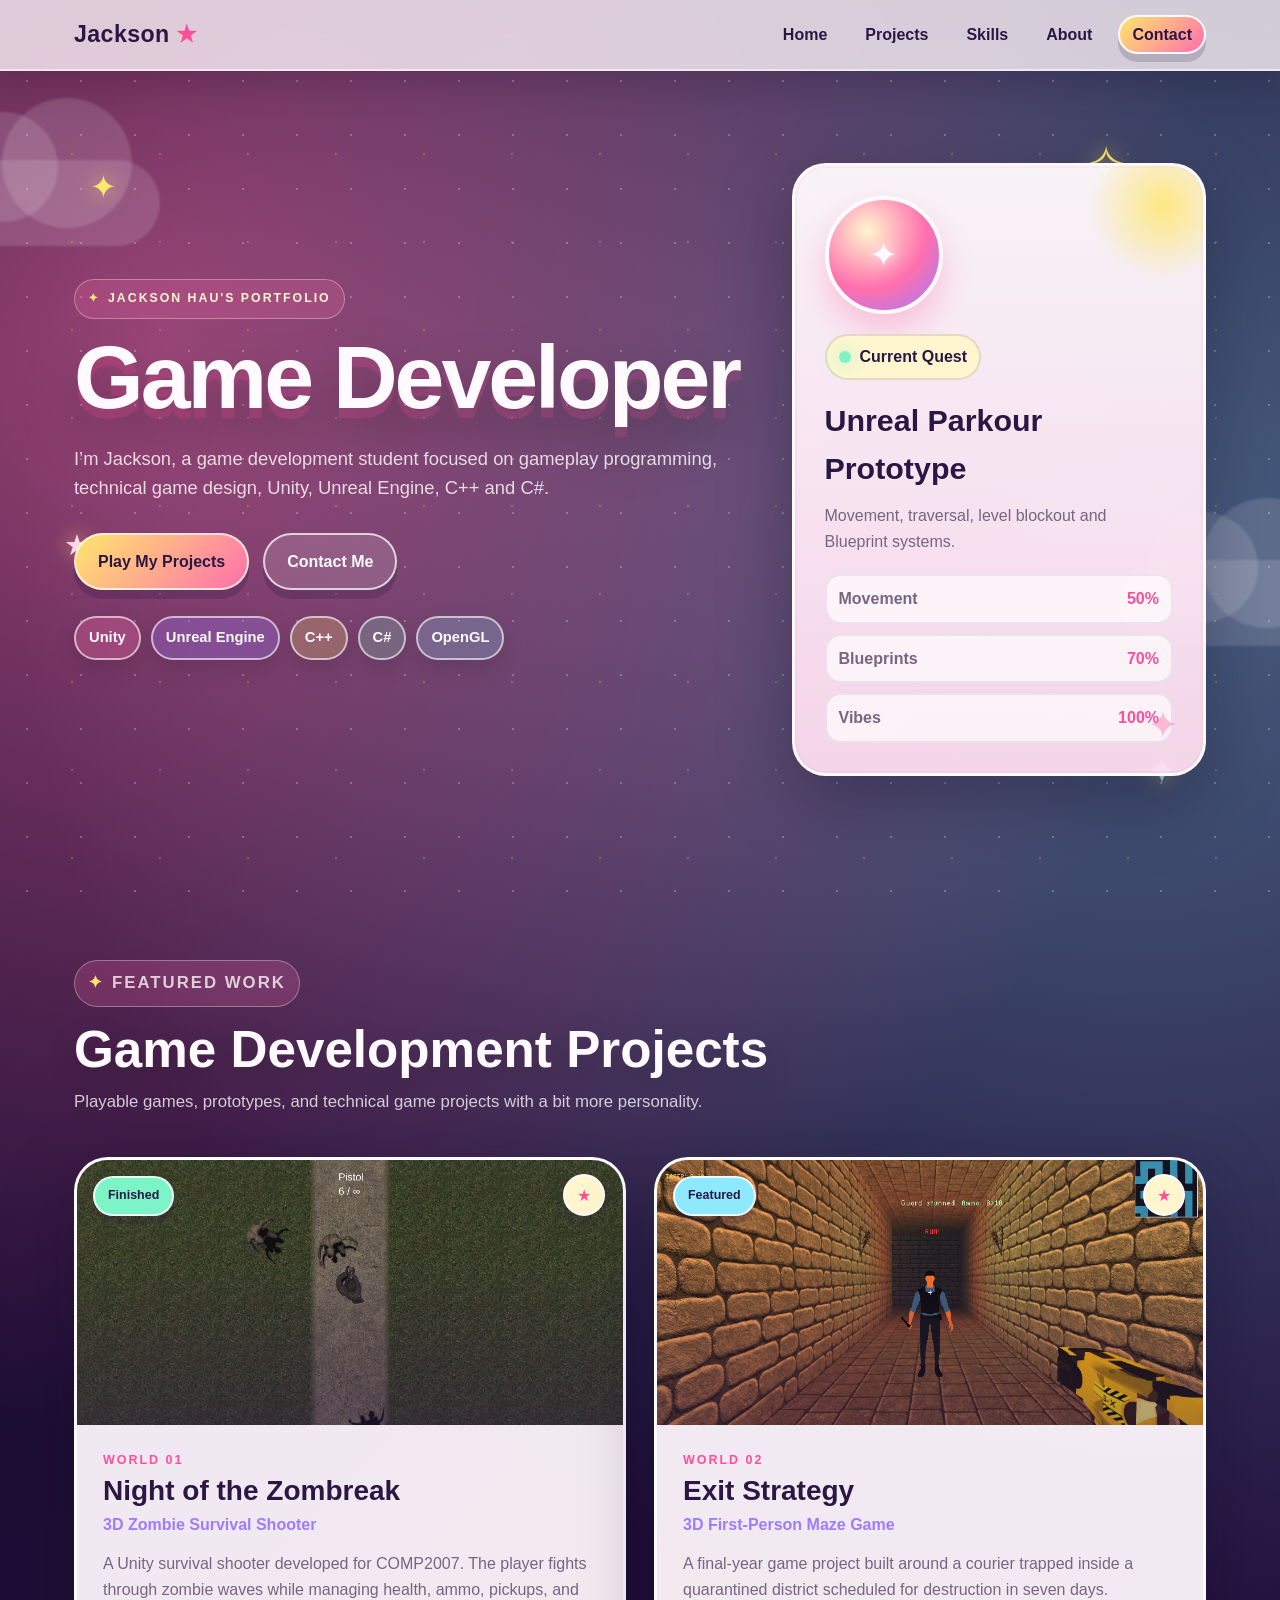
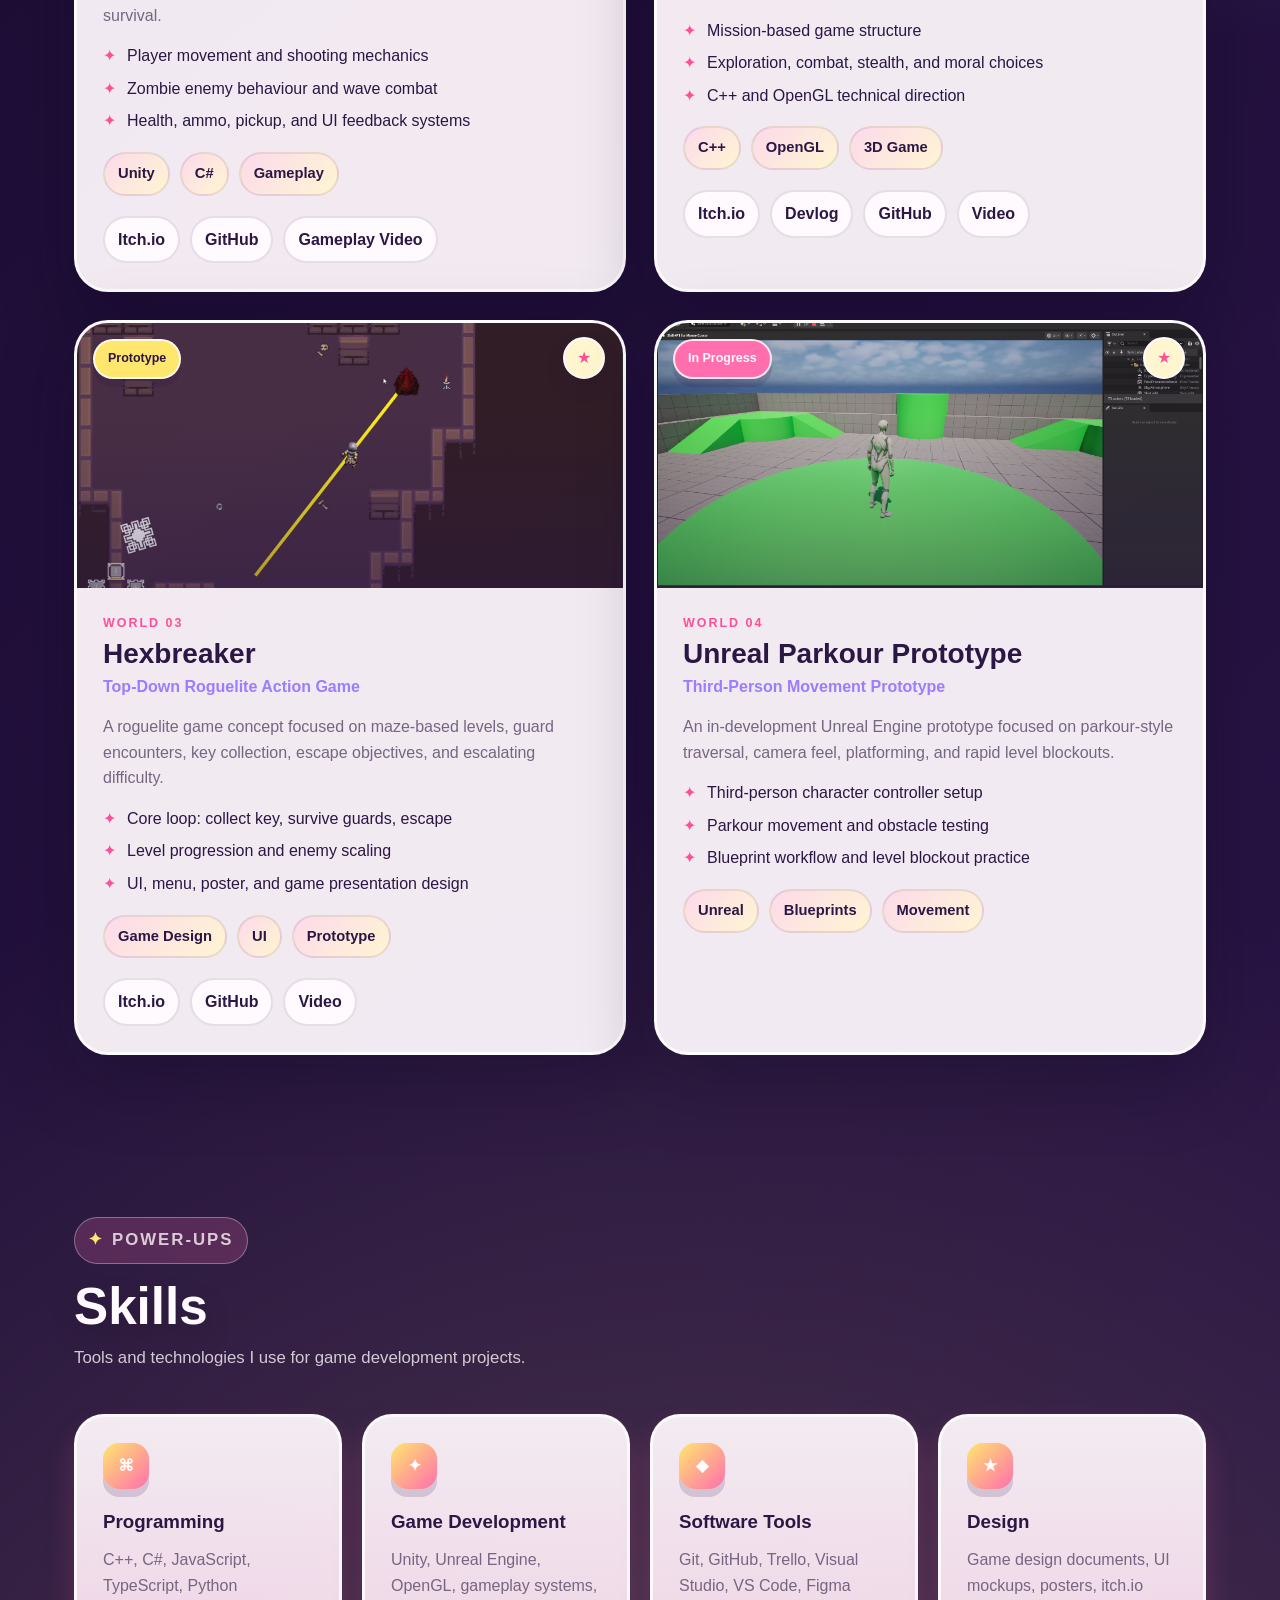
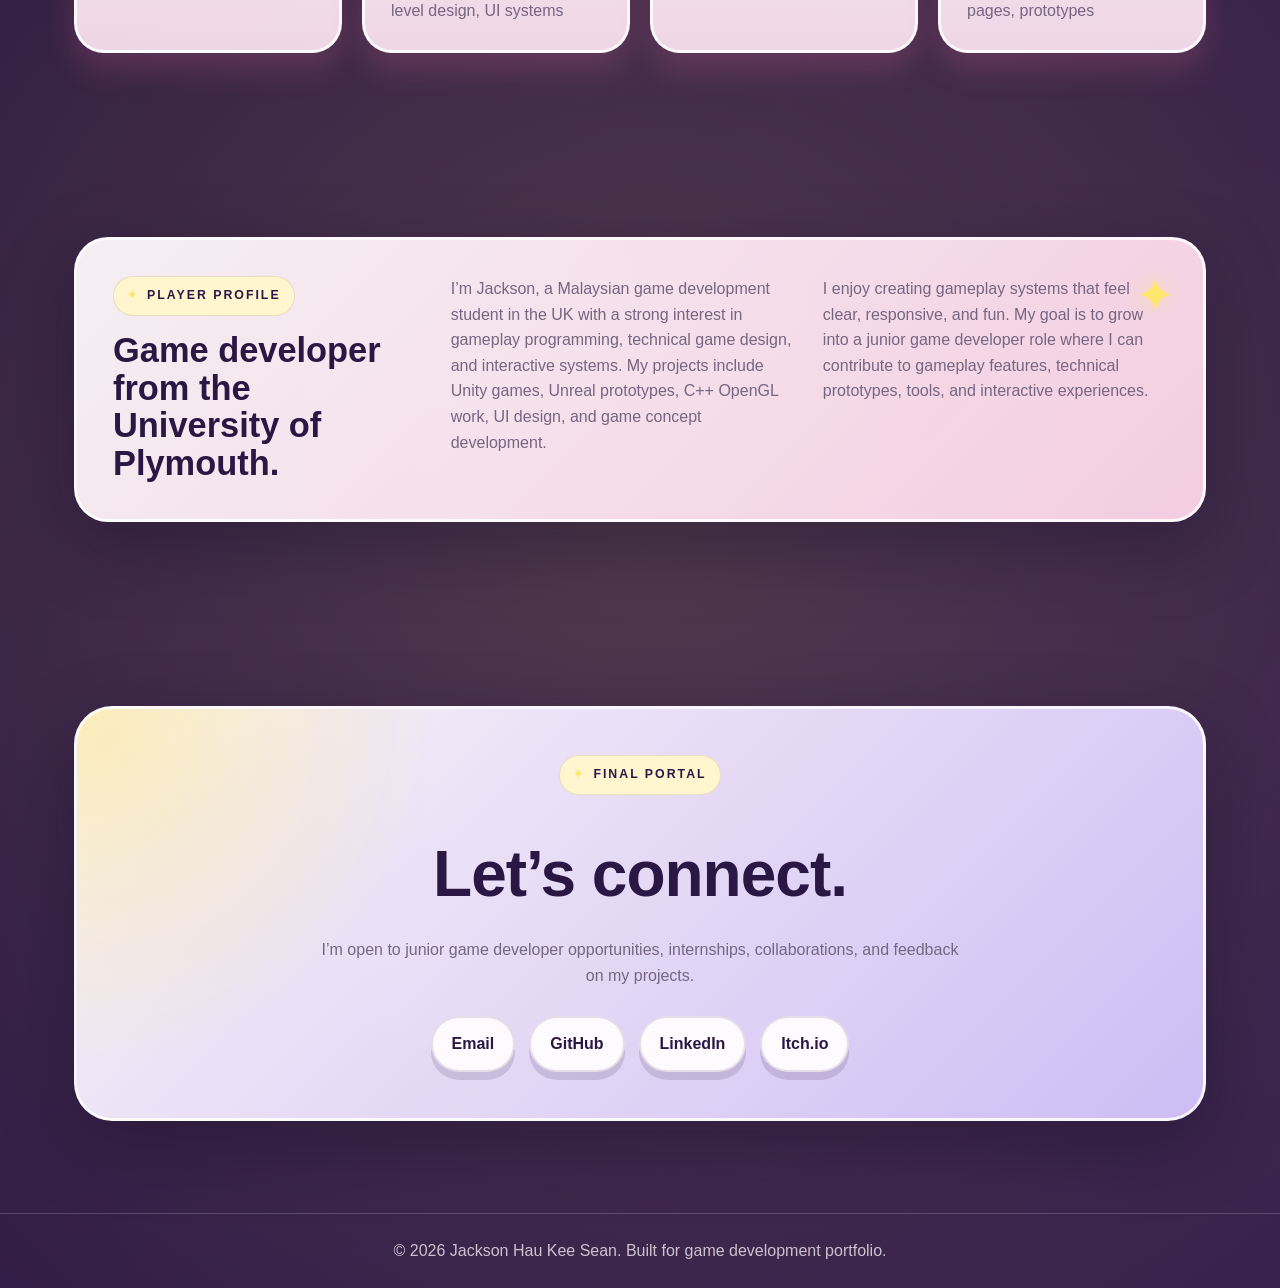
==== commit a8a12128: "small edit" ====
--- a/index.html
+++ b/index.html
@@ -293,7 +293,7 @@
         </div>
 
         <p>
-          I’m Jackson, a game development student in the UK with a strong interest
+          I’m Jackson, a Malaysian game development student in the UK with a strong interest
           in gameplay programming, technical game design, and interactive systems.
           My projects include Unity games, Unreal prototypes, C++ OpenGL work, UI design,
           and game concept development.
